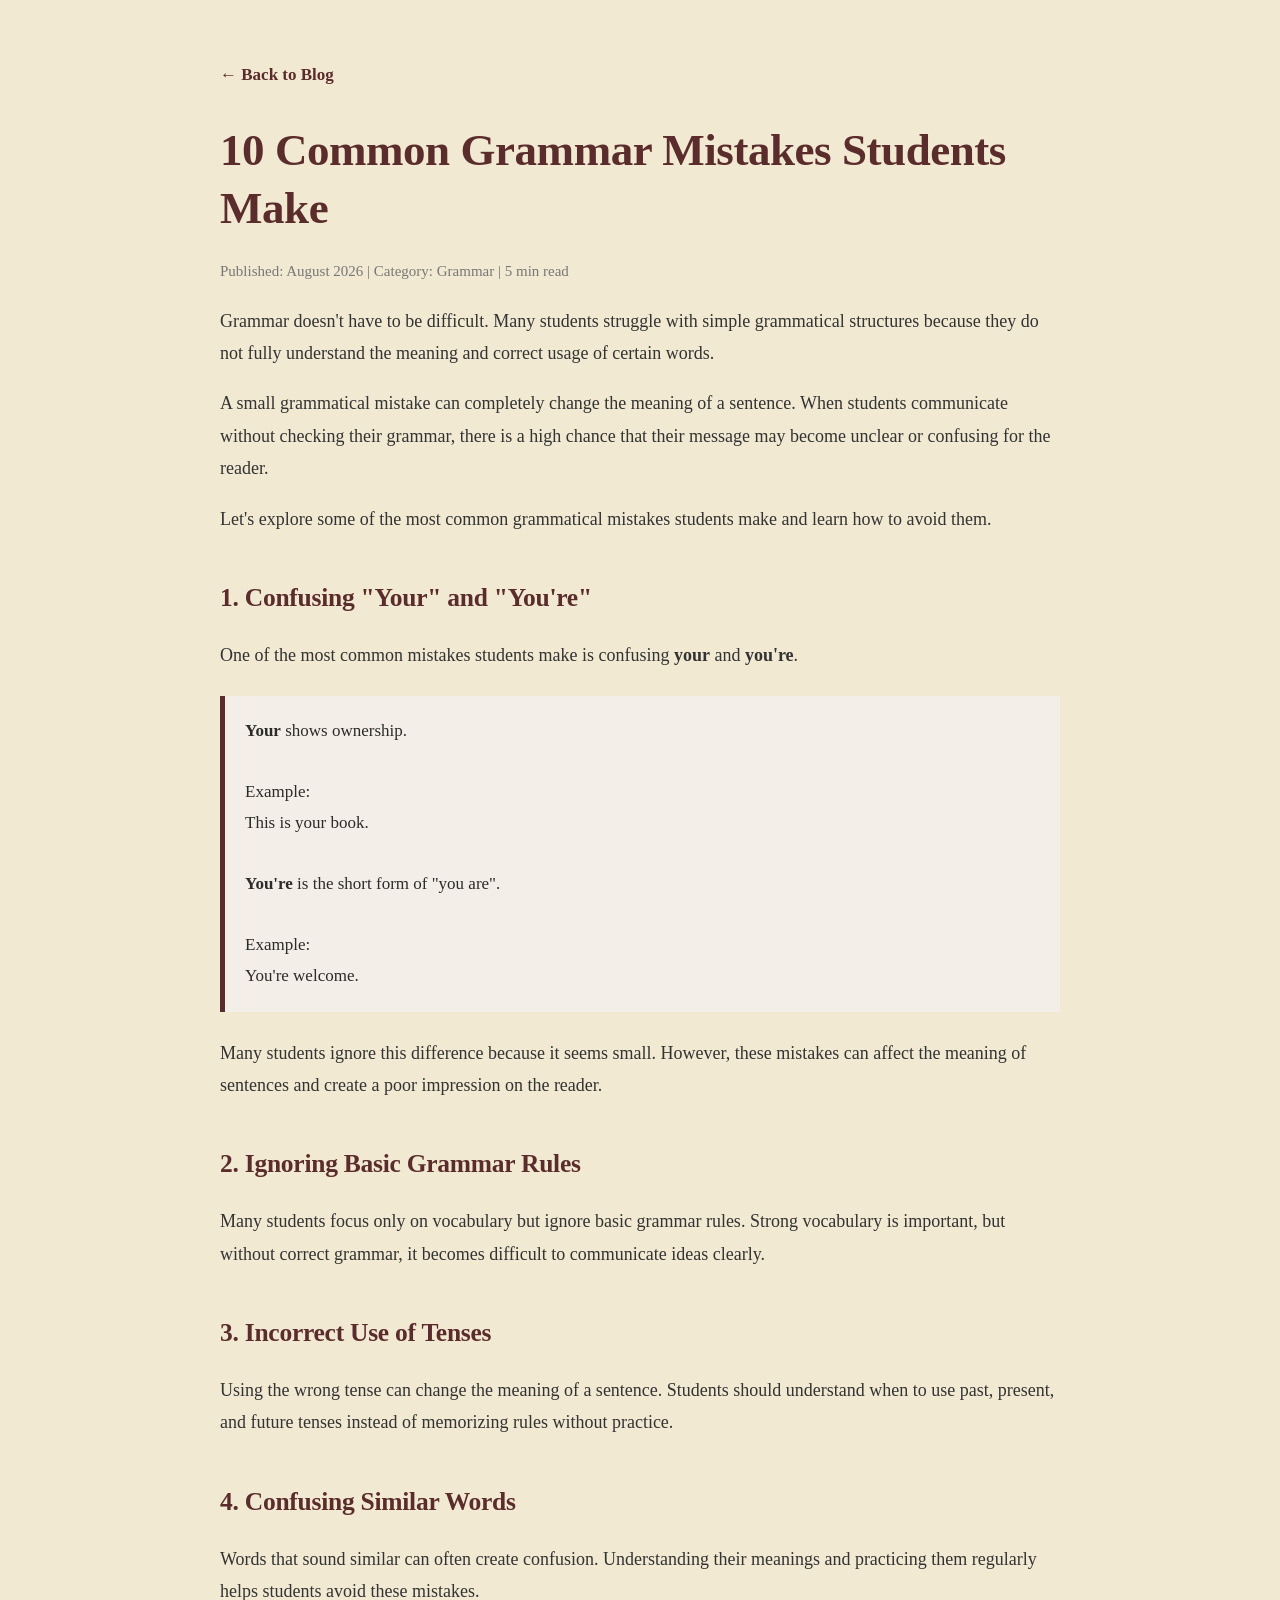
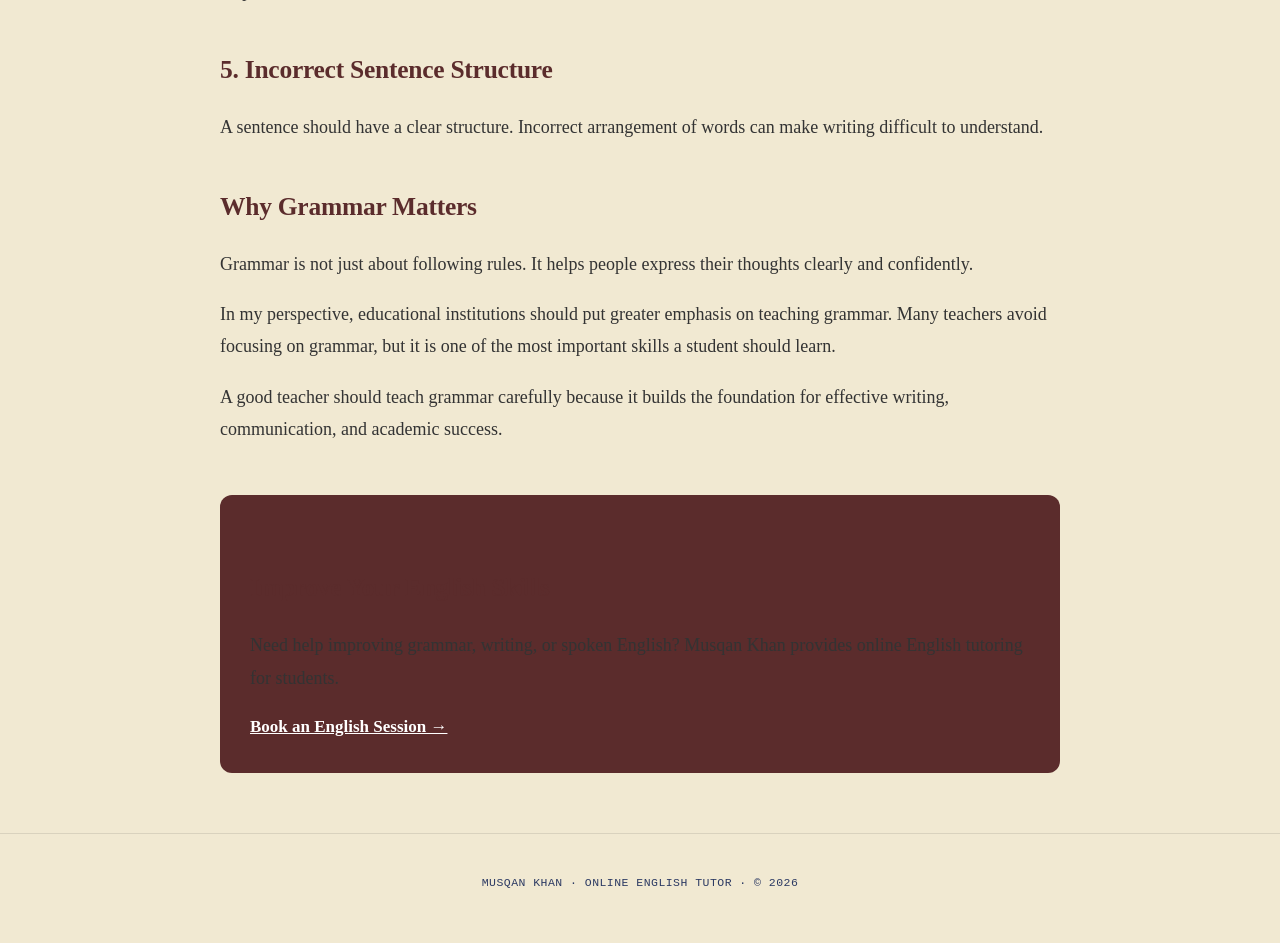
==== blogs/grammar_mistake.html @ 74e75a30 "Add files via upload" ====
<!DOCTYPE html>
<html lang="en">

<head>

<meta charset="UTF-8">
<meta name="viewport" content="width=device-width, initial-scale=1.0">

<title>
10 Common Grammar Mistakes Students Make | Musqan Khan
</title>

<meta name="description" content="Learn the 10 most common grammar mistakes students make and how to avoid them. Improve your English grammar, writing, and communication skills with simple explanations.">

<meta name="keywords" content="common grammar mistakes, English grammar tips, improve English, online English tutor Islamabad, grammar lessons">

<meta name="author" content="Musqan Khan">

<meta name="robots" content="index, follow">


<link rel="stylesheet" href="../style.css">


<style>

.blog-post{

max-width:900px;
margin:30px auto;
padding:30px;
line-height:1.8;
font-family:Georgia, serif;

}


.blog-post h1{

font-size:45px;
color:#5b2c2c;
line-height:1.3;

}


.blog-meta{

color:#777;
margin:20px 0;
font-size:15px;

}


.blog-post h2{

margin-top:40px;
color:#5b2c2c;

}


.blog-post p{

font-size:18px;
color:#333;

}


.highlight{

background:#f4eee8;
padding:20px;
border-left:5px solid #5b2c2c;
margin:25px 0;

}


.back-btn{

display:inline-block;
margin-bottom:30px;
color:#5b2c2c;
text-decoration:none;
font-weight:bold;

}


.cta{

background:#5b2c2c;
color:white;
padding:30px;
border-radius:12px;
margin-top:50px;

}


.cta a{

color:white;
font-weight:bold;

}


</style>

</head>


<body>


<article class="blog-post">


<a href="index.html" class="back-btn">
← Back to Blog
</a>


<h1>
10 Common Grammar Mistakes Students Make
</h1>


<div class="blog-meta">

Published: August 2026 | 
Category: Grammar |
5 min read

</div>



<p>

Grammar doesn't have to be difficult. Many students struggle with
simple grammatical structures because they do not fully understand
the meaning and correct usage of certain words.

</p>


<p>

A small grammatical mistake can completely change the meaning of a
sentence. When students communicate without checking their grammar,
there is a high chance that their message may become unclear or
confusing for the reader.

</p>


<p>

Let's explore some of the most common grammatical mistakes students
make and learn how to avoid them.

</p>



<h2>
1. Confusing "Your" and "You're"
</h2>


<p>

One of the most common mistakes students make is confusing
<strong>your</strong> and <strong>you're</strong>.

</p>


<div class="highlight">

<strong>Your</strong> shows ownership.

<br><br>

Example:

<br>

This is your book.

<br><br>

<strong>You're</strong> is the short form of "you are".

<br><br>

Example:

<br>

You're welcome.

</div>


<p>

Many students ignore this difference because it seems small.
However, these mistakes can affect the meaning of sentences and
create a poor impression on the reader.

</p>



<h2>
2. Ignoring Basic Grammar Rules
</h2>


<p>

Many students focus only on vocabulary but ignore basic grammar
rules. Strong vocabulary is important, but without correct grammar,
it becomes difficult to communicate ideas clearly.

</p>



<h2>
3. Incorrect Use of Tenses
</h2>


<p>

Using the wrong tense can change the meaning of a sentence.
Students should understand when to use past, present, and future
tenses instead of memorizing rules without practice.

</p>



<h2>
4. Confusing Similar Words
</h2>


<p>

Words that sound similar can often create confusion. Understanding
their meanings and practicing them regularly helps students avoid
these mistakes.

</p>



<h2>
5. Incorrect Sentence Structure
</h2>


<p>

A sentence should have a clear structure. Incorrect arrangement of
words can make writing difficult to understand.

</p>



<h2>
Why Grammar Matters
</h2>


<p>

Grammar is not just about following rules. It helps people express
their thoughts clearly and confidently.

</p>


<p>

In my perspective, educational institutions should put greater
emphasis on teaching grammar. Many teachers avoid focusing on
grammar, but it is one of the most important skills a student should
learn.

</p>


<p>

A good teacher should teach grammar carefully because it builds the
foundation for effective writing, communication, and academic
success.

</p>



<div class="cta">

<h2>
Improve Your English Skills
</h2>


<p>

Need help improving grammar, writing, or spoken English?

Musqan Khan provides online English tutoring for students.

</p>


<a href="../index.html#contact">
Book an English Session →
</a>


</div>



</article>


<footer>

<p>
Musqan Khan · Online English Tutor · © 2026
</p>

</footer>


</body>

</html>
---- style.css ----
:root{
    --ink:#1c2541;
    --ink-soft:#2c3a63;
    --parchment:#f1e9d2;
    --parchment-dark:#e6dcbf;
    --oxblood:#7a2e2e;
    --oxblood-soft:#9a4444;
    --sage:#4f6f52;
    --gold:#b08d57;
    --charcoal:#2b2b28;
    --paper-line:rgba(43,43,40,0.12);
    --shadow:0 18px 40px -20px rgba(28,37,65,0.35);
    --radius:2px;
  }

  *{box-sizing:border-box;}
  html{scroll-behavior:smooth;}
  @media (prefers-reduced-motion: reduce){
    html{scroll-behavior:auto;}
    *{animation-duration:0.001ms !important; animation-iteration-count:1 !important; transition-duration:0.001ms !important;}
  }

  body{
    margin:0;
    background:var(--parchment);
    color:var(--charcoal);
    font-family:'Source Serif 4', serif;
    font-size:17px;
    line-height:1.65;
    -webkit-font-smoothing:antialiased;
  }

  h1,h2,h3,.display{
    font-family:'Fraunces', serif;
    font-weight:600;
    color:var(--ink);
    margin:0;
    letter-spacing:-0.01em;
  }

  .eyebrow{
    font-family:'IBM Plex Mono', monospace;
    font-size:12.5px;
    letter-spacing:0.14em;
    text-transform:uppercase;
    color:var(--oxblood);
  }

  a{color:inherit;}
  img{max-width:100%; display:block;}

  .fill{
    border-bottom:1.5px dashed rgba(122,46,46,0.55);
    color:var(--oxblood-soft);
    font-style:italic;
    cursor:help;
    padding-bottom:1px;
  }

  :focus-visible{
    outline:2.5px solid var(--oxblood);
    outline-offset:3px;
  }

  .wrap{
    max-width:1180px;
    margin:0 auto;
    padding:0 32px;
  }

  section{position:relative;}

  /* ---------- texture ---------- */
  .paper-texture{
    background-image:
      radial-gradient(rgba(43,43,40,0.035) 1px, transparent 1px);
    background-size:3px 3px;
  }

  /* ---------- NAV ---------- */
  header.site-nav{
    position:sticky;
    top:0;
    z-index:100;
    background:rgba(241,233,210,0.9);
    backdrop-filter:blur(8px);
    border-bottom:1px solid var(--paper-line);
  }
  .nav-inner{
    display:flex;
    align-items:center;
    justify-content:space-between;
    padding:16px 32px;
    max-width:1180px;
    margin:0 auto;
  }
  .brand{
    display:flex;
    align-items:center;
    gap:12px;
    text-decoration:none;
  }
  .brand-mark{
    width:38px; height:38px;
    border-radius:50%;
    border:1.5px solid var(--ink);
    display:flex; align-items:center; justify-content:center;
    font-family:'Fraunces', serif;
    font-weight:600;
    font-size:15px;
    color:var(--ink);
    flex-shrink:0;
  }
  .brand-name{
    font-family:'Fraunces', serif;
    font-weight:600;
    font-size:17px;
    color:var(--ink);
  }
  .brand-sub{
    font-family:'IBM Plex Mono', monospace;
    font-size:10.5px;
    letter-spacing:0.08em;
    color:var(--oxblood);
    text-transform:uppercase;
  }
  nav.links{
    display:flex;
    gap:30px;
    list-style:none;
    margin:0; padding:0;
    font-family:'IBM Plex Mono', monospace;
    font-size:12.5px;
    letter-spacing:0.05em;
    text-transform:uppercase;
  }
  nav.links a{
    text-decoration:none;
    color:var(--ink-soft);
    position:relative;
    padding-bottom:3px;
  }
  nav.links a::after{
    content:"";
    position:absolute; left:0; bottom:0;
    width:0; height:1.5px;
    background:var(--oxblood);
    transition:width .25s ease;
  }
  nav.links a:hover::after{width:100%;}
  .nav-cta{
    font-family:'IBM Plex Mono', monospace;
    font-size:12px;
    letter-spacing:0.05em;
    text-transform:uppercase;
    background:var(--ink);
    color:var(--parchment);
    padding:10px 18px;
    text-decoration:none;
    border-radius:var(--radius);
    white-space:nowrap;
  }
  .nav-cta:hover{background:var(--oxblood);}
  .hamburger{display:none; background:none; border:none; cursor:pointer; padding:8px;}
  .hamburger span{display:block; width:24px; height:2px; background:var(--ink); margin:5px 0;}

  /* ---------- HERO ---------- */
  .hero{
    padding:70px 0 90px;
    overflow:hidden;
  }
  .book-spread{
    display:grid;
    grid-template-columns:0.85fr 1.15fr;
    background:#fffdf6;
    box-shadow:var(--shadow);
    border-radius:var(--radius);
    position:relative;
    min-height:520px;
  }
  .book-spread::before{
    content:"";
    position:absolute;
    left:calc(0.85fr - 1px);
    top:0; bottom:0;
    width:34px;
    left:0; right:0;
    pointer-events:none;
  }
  .spine-shadow{
    position:absolute;
    top:0; bottom:0;
    left:41.9%;
    width:64px;
    background:linear-gradient(90deg,
      rgba(0,0,0,0) 0%,
      rgba(0,0,0,0.10) 40%,
      rgba(0,0,0,0.16) 50%,
      rgba(0,0,0,0.10) 60%,
      rgba(0,0,0,0) 100%);
    pointer-events:none;
  }
  .catalog-card{
    padding:52px 40px;
    border-right:1px solid var(--paper-line);
    display:flex;
    flex-direction:column;
    justify-content:space-between;
    background:
      repeating-linear-gradient(#fffdf6 0 27px, rgba(122,46,46,0.10) 27px 28px);
    background-position:0 90px;
  }
  .catalog-top .eyebrow{margin-bottom:8px; display:block;}
  .catalog-number{
    font-family:'IBM Plex Mono', monospace;
    font-size:12px;
    color:var(--ink-soft);
    opacity:0.7;
    margin-bottom:26px;
  }
  .catalog-name{
    font-size:clamp(28px,3.4vw,36px);
    line-height:1.1;
    margin-bottom:10px;
  }
  .catalog-role{
    font-family:'Source Serif 4', serif;
    font-style:italic;
    color:var(--oxblood);
    font-size:16px;
    margin-bottom:24px;
  }
  .catalog-meta{
    display:flex;
    flex-direction:column;
    gap:9px;
    font-family:'IBM Plex Mono', monospace;
    font-size:12.5px;
    color:var(--ink-soft);
    margin-bottom:8px;
  }
  .catalog-meta span.label{color:var(--oxblood); margin-right:6px;}
  .stamp{
    align-self:flex-start;
    margin-top:26px;
    border:2px solid var(--sage);
    color:var(--sage);
    font-family:'IBM Plex Mono', monospace;
    font-size:11px;
    text-transform:uppercase;
    letter-spacing:0.1em;
    padding:7px 14px;
    border-radius:50%/50%;
    transform:rotate(-7deg);
    opacity:0.85;
  }
  .hero-page{
    padding:60px 52px;
    display:flex;
    flex-direction:column;
    justify-content:center;
    background:#fffdf6;
  }
  .hero-page h1{
    font-size:clamp(34px,4.6vw,54px);
    line-height:1.08;
    margin-bottom:22px;
  }
  .hero-page h1 em{
    font-style:italic;
    color:var(--oxblood);
    font-weight:500;
  }
  .hero-lede{
    font-size:17.5px;
    color:var(--ink-soft);
    max-width:46ch;
    margin-bottom:34px;
  }
  .hero-actions{
    display:flex;
    gap:16px;
    flex-wrap:wrap;
  }
  .btn{
    font-family:'IBM Plex Mono', monospace;
    font-size:12.5px;
    letter-spacing:0.06em;
    text-transform:uppercase;
    text-decoration:none;
    padding:14px 26px;
    border-radius:var(--radius);
    display:inline-block;
    transition:transform .2s ease, background .2s ease, color .2s ease;
  }
  .btn-primary{background:var(--oxblood); color:#fff9ee;}
  .btn-primary:hover{background:var(--ink); transform:translateY(-2px);}
  .btn-ghost{border:1.5px solid var(--ink); color:var(--ink);}
  .btn-ghost:hover{background:var(--ink); color:var(--parchment); transform:translateY(-2px);}
  .hero-foot{
    margin-top:44px;
    display:flex;
    gap:30px;
    font-family:'IBM Plex Mono', monospace;
    font-size:11.5px;
    color:var(--ink-soft);
    text-transform:uppercase;
    letter-spacing:0.06em;
    border-top:1px solid var(--paper-line);
    padding-top:18px;
  }

  @media (max-width:820px){
    .book-spread{grid-template-columns:1fr;}
    .catalog-card{border-right:none; border-bottom:1px solid var(--paper-line);}
    .spine-shadow{display:none;}
    .hero-page{padding:44px 30px;}
    .catalog-card{padding:40px 30px;}
  }

  /* ---------- SECTION HEADERS ---------- */
  .chapter-head{
    display:flex;
    align-items:baseline;
    gap:18px;
    margin-bottom:46px;
  }
  .chapter-num{
    font-family:'IBM Plex Mono', monospace;
    font-size:13px;
    color:var(--oxblood);
    border:1px solid var(--oxblood);
    padding:4px 9px;
    letter-spacing:0.05em;
  }
  .chapter-title{
    font-size:clamp(26px,3vw,34px);
  }
  .chapter-title span{
    display:block;
    font-family:'IBM Plex Mono', monospace;
    font-size:11.5px;
    letter-spacing:0.14em;
    text-transform:uppercase;
    color:var(--sage);
    margin-bottom:6px;
    font-weight:500;
  }

  section.block{padding:100px 0;}
  section.block.line-top{border-top:1px solid var(--paper-line);}

  /* ---------- ABOUT ---------- */
  .about-grid{
    display:grid;
    grid-template-columns:0.42fr 0.58fr;
    gap:64px;
    align-items:start;
  }
  .portrait-frame{
    background:var(--ink);
    aspect-ratio:3/4;
    border-radius:var(--radius);
    position:relative;
    overflow:hidden;
    box-shadow:var(--shadow);
  }
  .portrait-frame .fill-photo{
    position:absolute; inset:0;
    display:flex; align-items:center; justify-content:center;
    color:rgba(241,233,210,0.55);
    font-family:'IBM Plex Mono', monospace;
    font-size:12px;
    text-align:center;
    padding:20px;
    text-transform:uppercase;
    letter-spacing:0.08em;
  }
  .portrait-frame::after{
    content:"";
    position:absolute; inset:0;
    border:14px solid rgba(241,233,210,0.06);
  }
  .about-copy p{
    margin:0 0 20px;
    color:var(--charcoal);
  }
  .about-copy p:first-of-type::first-letter{
    font-family:'Fraunces', serif;
    font-size:64px;
    font-weight:600;
    color:var(--oxblood);
    float:left;
    line-height:0.8;
    margin:8px 8px 0 0;
  }
  .pull-quote{
    font-family:'Fraunces', serif;
    font-style:italic;
    font-size:22px;
    color:var(--ink);
    border-left:3px solid var(--gold);
    padding-left:22px;
    margin:34px 0;
  }

  @media (max-width:820px){
    .about-grid{grid-template-columns:1fr; gap:40px;}
    .portrait-frame{max-width:280px;}
  }

  /* ---------- SUBJECTS / BOOKSHELF ---------- */
  .shelf-wrap{
    background:var(--ink);
    border-radius:var(--radius);
    padding:56px 44px 0;
    box-shadow:var(--shadow);
    overflow:visible;
  }
  .shelf-intro{
    color:var(--parchment);
    max-width:56ch;
    margin-bottom:44px;
  }
  .shelf-intro .eyebrow{color:var(--gold);}
  .shelf-intro h3{color:var(--parchment); font-size:24px; margin-top:8px;}
  .shelf-intro p{color:rgba(241,233,210,0.75); margin-top:12px;}

  .bookshelf{
    display:flex;
    align-items:flex-end;
    gap:6px;
    padding:0 6px;
    overflow-x:auto;
    overflow-y:visible;
    scrollbar-width:thin;
  }
  .book-spine{
    flex:1 0 84px;
    min-width:84px;
    height:270px;
    border-radius:4px 4px 0 0;
    position:relative;
    cursor:pointer;
    transition:transform .35s cubic-bezier(.2,.8,.2,1), height .35s ease;
    display:flex;
    align-items:flex-start;
    justify-content:center;
    padding-top:22px;
    box-shadow:inset -6px 0 10px -6px rgba(0,0,0,0.35), inset 4px 0 6px -4px rgba(255,255,255,0.15);
  }
  .book-spine:hover, .book-spine:focus-visible{
    transform:translateY(-26px) rotate(-1.5deg);
    height:284px;
  }
  .book-spine .title{
    writing-mode:vertical-rl;
    transform:rotate(180deg);
    font-family:'Fraunces', serif;
    font-weight:600;
    font-size:14px;
    color:rgba(255,255,255,0.92);
    letter-spacing:0.02em;
    max-height:230px;
  }
  .book-panel{
    background:#fffdf6;
    border-radius:var(--radius);
    padding:0;
    max-height:0;
    opacity:0;
    overflow:hidden;
    transition:max-height .4s ease, opacity .3s ease, padding .4s ease;
    margin-top:0;
  }
  .book-panel.open{
    max-height:220px;
    opacity:1;
    padding:30px 34px;
    margin-top:28px;
  }
  .book-panel h4{
    font-family:'Fraunces', serif;
    color:var(--ink);
    font-size:19px;
    margin:0 0 10px;
  }
  .book-panel p{margin:0; color:var(--charcoal); font-size:15.5px;}
  .shelf-base{
    height:18px;
    background:linear-gradient(180deg, var(--gold) 0%, #8a6c3f 100%);
    margin-top:0;
    border-radius:0 0 3px 3px;
  }
  .shelf-panel-wrap{padding:0 6px 44px;}
  .shelf-hint{
    color:rgba(241,233,210,0.55);
    font-family:'IBM Plex Mono', monospace;
    font-size:11px;
    text-transform:uppercase;
    letter-spacing:0.08em;
    padding:14px 6px 0;
  }

  /* ---------- CREDENTIALS ---------- */
  .ledger{
    display:flex;
    flex-direction:column;
  }
  .ledger-row{
    display:grid;
    grid-template-columns:120px 1fr;
    gap:24px;
    padding:22px 0;
    border-bottom:1px solid var(--paper-line);
    align-items:baseline;
  }
  .ledger-row:first-child{border-top:1px solid var(--paper-line);}
  .ledger-tag{
    font-family:'IBM Plex Mono', monospace;
    font-size:12px;
    color:var(--oxblood);
    text-transform:uppercase;
    letter-spacing:0.06em;
  }
  .ledger-row h4{
    font-family:'Fraunces', serif;
    font-size:19px;
    color:var(--ink);
    margin:0 0 4px;
    font-weight:600;
  }
  .ledger-row p{margin:0; color:var(--ink-soft); font-size:15px;}

  @media (max-width:640px){
    .ledger-row{grid-template-columns:1fr;}
  }

  /* ---------- READING LIST ---------- */
  .reading-row{
    display:flex;
    gap:26px;
    overflow-x:auto;
    padding:10px 4px 30px;
  }
  .book-card{
    flex:0 0 148px;
    background:linear-gradient(160deg, var(--card-a,#4f6f52), var(--card-b,#39502b));
    height:212px;
    border-radius:3px 8px 8px 3px;
    box-shadow:6px 10px 18px -8px rgba(28,37,65,0.35);
    padding:20px 16px;
    display:flex;
    flex-direction:column;
    justify-content:space-between;
    transform:rotate(-2deg);
    transition:transform .25s ease;
    position:relative;
  }
  .book-card:nth-child(2n){transform:rotate(1.5deg);}
  .book-card:nth-child(3n){transform:rotate(-1deg);}
  .book-card:hover{transform:rotate(0deg) translateY(-6px);}
  .book-card::before{
    content:"";
    position:absolute; left:10px; top:12px; bottom:12px;
    width:1px; background:rgba(255,255,255,0.25);
  }
  .book-card .btitle{
    font-family:'Fraunces', serif;
    color:#fff9ee;
    font-size:16px;
    font-weight:600;
    line-height:1.2;
  }
  .book-card .bauthor{
    font-family:'IBM Plex Mono', monospace;
    color:rgba(255,249,238,0.75);
    font-size:10.5px;
    text-transform:uppercase;
    letter-spacing:0.05em;
  }
  .reading-note{
    font-family:'IBM Plex Mono', monospace;
    font-size:12px;
    color:var(--ink-soft);
    text-align:center;
    opacity:0.7;
  }

  /* ---------- TESTIMONIALS ---------- */
  .blurb-grid{
    display:grid;
    grid-template-columns:repeat(3, 1fr);
    gap:28px;
  }
  .blurb-card{
    background:#fffdf6;
    border:1px solid var(--paper-line);
    border-top:3px solid var(--gold);
    padding:32px 28px;
    box-shadow:var(--shadow);
  }
  .blurb-mark{
    font-family:'Fraunces', serif;
    font-size:44px;
    color:var(--gold);
    line-height:0.4;
    display:block;
    margin-bottom:18px;
  }
  .blurb-card p.quote{
    font-style:italic;
    color:var(--ink-soft);
    font-size:15.5px;
    margin:0 0 20px;
  }
  .blurb-who{
    font-family:'IBM Plex Mono', monospace;
    font-size:12px;
    color:var(--ink);
    text-transform:uppercase;
    letter-spacing:0.04em;
  }
  .blurb-who span{display:block; color:var(--sage); text-transform:none; font-family:'Source Serif 4', serif; font-style:italic; font-size:13.5px; margin-top:2px;}

  @media (max-width:900px){
    .blurb-grid{grid-template-columns:1fr;}
  }

  /* ---------- CSS JOURNEY ---------- */
  .oath-block{
    background:var(--ink);
    color:var(--parchment);
    padding:64px 60px;
    border-radius:var(--radius);
    box-shadow:var(--shadow);
    position:relative;
  }
  .oath-block .eyebrow{color:var(--gold);}
  .oath-block h3{
    color:#fff9ee;
    font-size:clamp(24px,2.8vw,32px);
    margin:12px 0 22px;
    max-width:26ch;
  }
  .oath-block p{
    color:rgba(241,233,210,0.8);
    max-width:62ch;
    font-size:16.5px;
  }
  .oath-marks{
    display:flex;
    gap:40px;
    margin-top:38px;
    flex-wrap:wrap;
  }
  .oath-marks div{
    font-family:'IBM Plex Mono', monospace;
  }
  .oath-marks .num{
    font-family:'Fraunces', serif;
    font-size:30px;
    color:var(--gold);
    display:block;
  }
  .oath-marks .lbl{
    font-size:11px;
    text-transform:uppercase;
    letter-spacing:0.06em;
    color:rgba(241,233,210,0.6);
  }

  @media (max-width:700px){
    .oath-block{padding:44px 30px;}
  }

  /* ---------- CONTACT ---------- */
  .checkout-card{
    display:grid;
    grid-template-columns:1fr 1fr;
    background:#fffdf6;
    box-shadow:var(--shadow);
    border-radius:var(--radius);
    overflow:hidden;
  }
  .checkout-left{
    padding:56px 48px;
    border-right:1px solid var(--paper-line);
    background:
      repeating-linear-gradient(#fffdf6 0 27px, rgba(122,46,46,0.10) 27px 28px);
  }
  .checkout-left h3{font-size:26px; margin:10px 0 16px;}
  .checkout-left p{color:var(--ink-soft); margin-bottom:26px; max-width:38ch;}
  .contact-list{list-style:none; margin:0; padding:0; display:flex; flex-direction:column; gap:16px;}
  .contact-list li{
    display:flex; gap:12px; align-items:baseline;
    font-family:'IBM Plex Mono', monospace;
    font-size:13.5px;
  }
  .contact-list .label{color:var(--oxblood); text-transform:uppercase; letter-spacing:0.06em; width:88px; flex-shrink:0;}
  .contact-list a{text-decoration:none;}
  .checkout-right{
    padding:56px 48px;
    display:flex;
    flex-direction:column;
    justify-content:center;
  }
  .field{margin-bottom:20px;}
  .field label{
    display:block;
    font-family:'IBM Plex Mono', monospace;
    font-size:11px;
    text-transform:uppercase;
    letter-spacing:0.07em;
    color:var(--ink-soft);
    margin-bottom:7px;
  }
  .field input, .field textarea{
    width:100%;
    border:none;
    border-bottom:1.5px solid var(--paper-line);
    background:transparent;
    font-family:'Source Serif 4', serif;
    font-size:15.5px;
    padding:8px 2px;
    color:var(--charcoal);
  }
  .field input:focus, .field textarea:focus{
    outline:none;
    border-bottom-color:var(--oxblood);
  }
  .field textarea{resize:vertical; min-height:80px;}
  .due-stamp{
    align-self:flex-start;
    margin-top:8px;
    border:2px solid var(--oxblood);
    color:var(--oxblood);
    font-family:'IBM Plex Mono', monospace;
    font-size:10.5px;
    text-transform:uppercase;
    letter-spacing:0.08em;
    padding:6px 12px;
    transform:rotate(-4deg);
    opacity:0.8;
    width:fit-content;
  }

  @media (max-width:820px){
    .checkout-card{grid-template-columns:1fr;}
    .checkout-left, .checkout-right{padding:40px 30px;}
    .checkout-left{border-right:none; border-bottom:1px solid var(--paper-line);}
  }

  /* ---------- FOOTER ---------- */
  footer{
    padding:40px 0 50px;
    text-align:center;
    border-top:1px solid var(--paper-line);
  }
  footer p{
    font-family:'IBM Plex Mono', monospace;
    font-size:11.5px;
    color:var(--ink-soft);
    letter-spacing:0.04em;
    text-transform:uppercase;
    margin:0;
  }

  /* ---------- reveal on scroll ---------- */
  .reveal{
    opacity:0;
    transform:translateY(22px);
    transition:opacity .7s ease, transform .7s ease;
  }
  .reveal.in{opacity:1; transform:translateY(0);}

  /* ---------- mobile nav ---------- */
  @media (max-width:900px){
    nav.links{
      position:fixed;
      top:71px; left:0; right:0;
      background:var(--parchment);
      flex-direction:column;
      gap:0;
      padding:10px 0;
      border-bottom:1px solid var(--paper-line);
      transform:translateY(-130%);
      transition:transform .3s ease;
      z-index:99;
    }
    nav.links.open{transform:translateY(0);}
    nav.links a{padding:14px 32px; width:100%;}
    .nav-cta{display:none;}
    .hamburger{display:block;}
  }
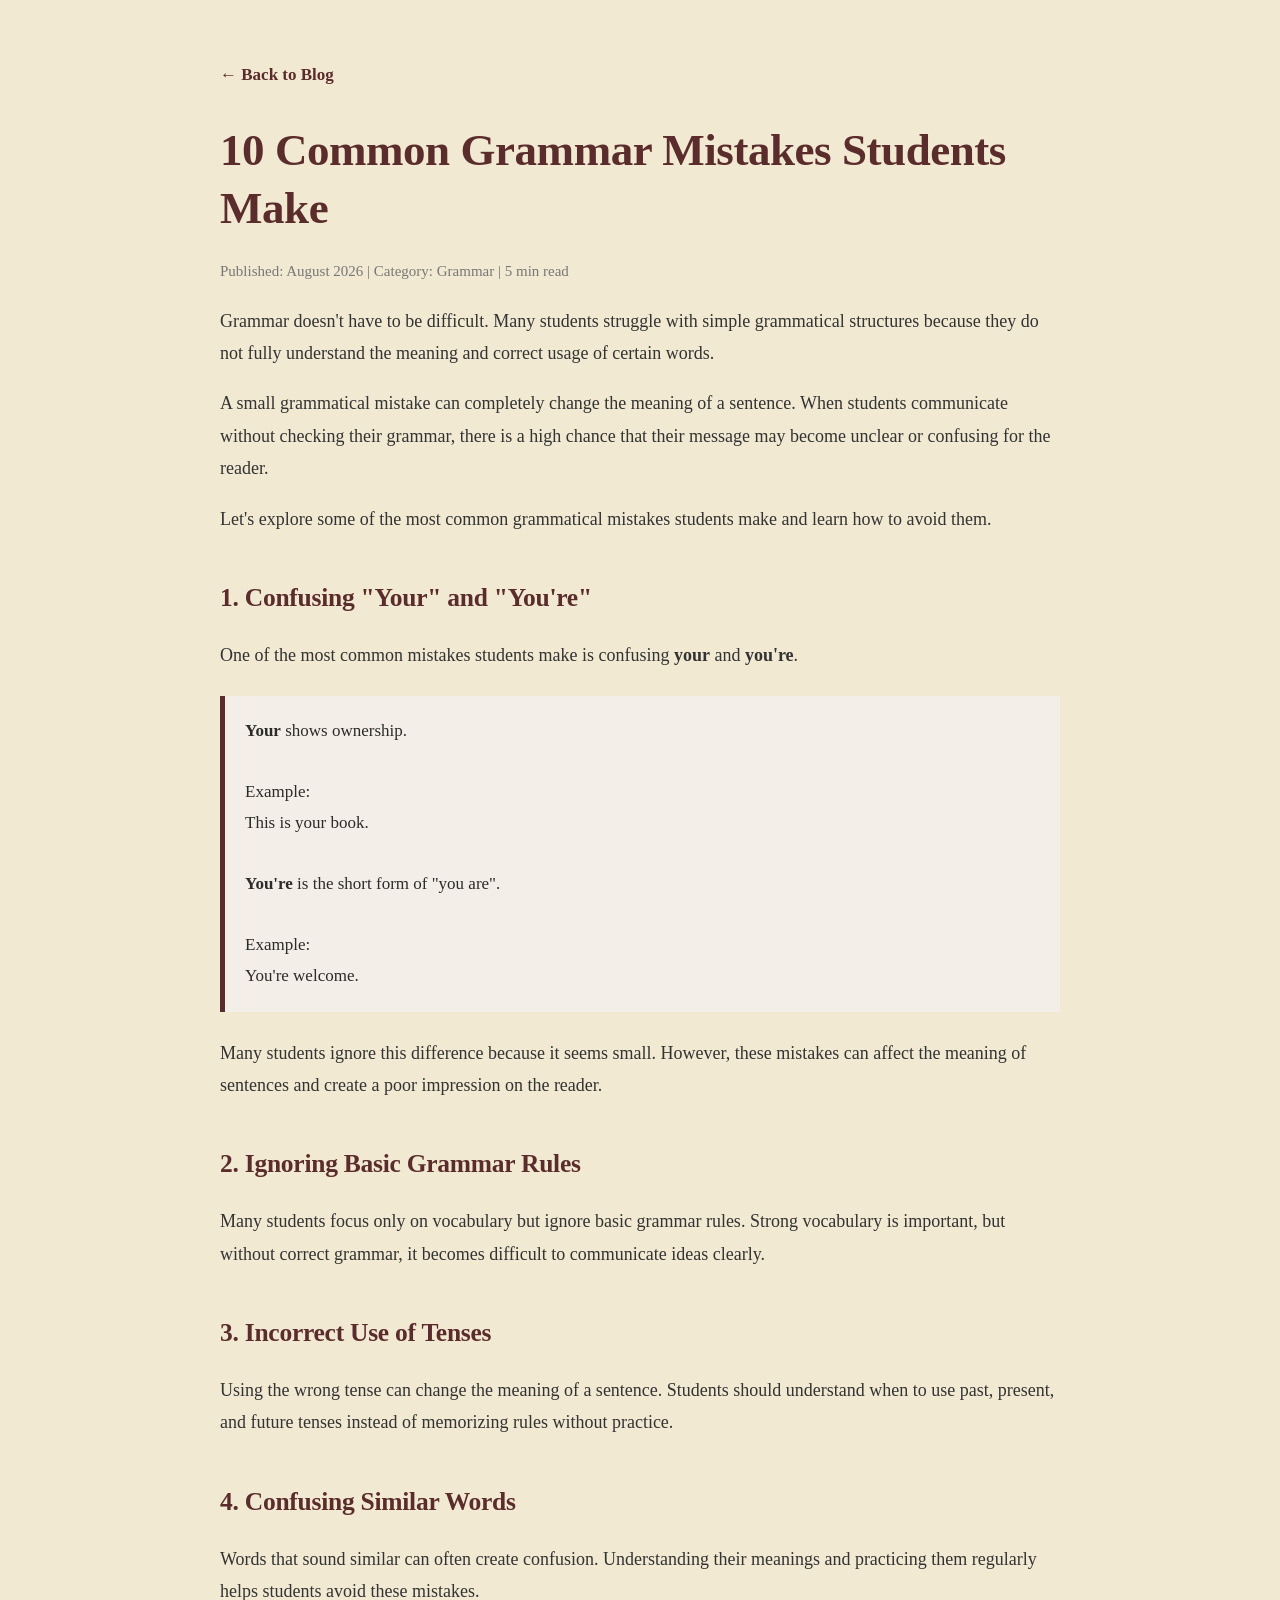
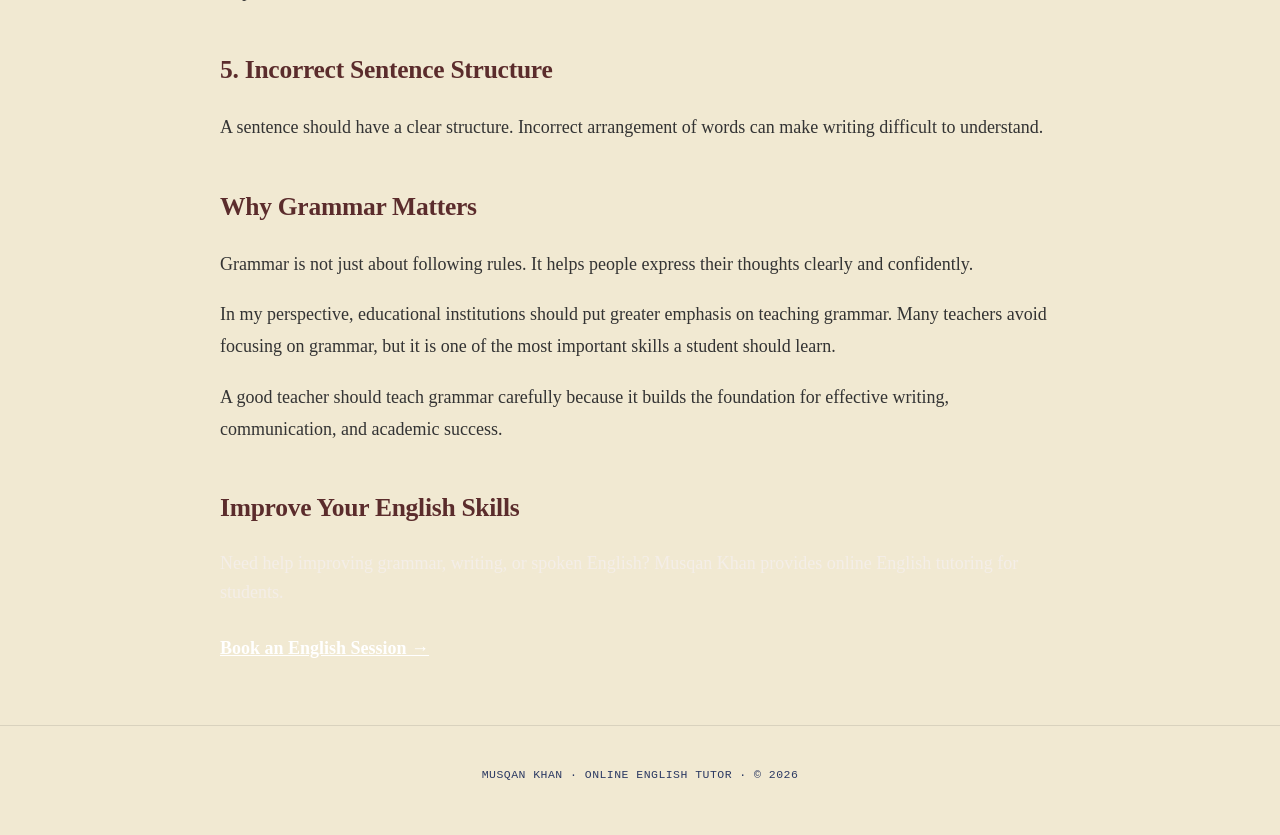
==== commit eb2fc3fa: "Fix HTML formatting and improve styling" ====
--- a/blogs/grammar_mistake.html
+++ b/blogs/grammar_mistake.html
@@ -90,22 +90,23 @@
 }
 
 
-.cta{
-
-background:#5b2c2c;
-color:white;
-padding:30px;
-border-radius:12px;
-margin-top:50px;
-
-}
-
-
-.cta a{
-
-color:white;
-font-weight:bold;
-
+.cta p {
+  color: #f4eee8;
+  font-size: 18px;
+  margin-bottom: 25px;
+  line-height: 1.6;
+}
+
+/* Fix link styling inside the CTA */
+.cta a {
+  color: #ffffff;
+  font-weight: bold;
+  text-decoration: underline;
+  font-size: 18px;
+}
+
+.cta a:hover {
+  opacity: 0.9;
 }
 
 
@@ -349,4 +350,4 @@
 
 </body>
 
-</html>+</html>
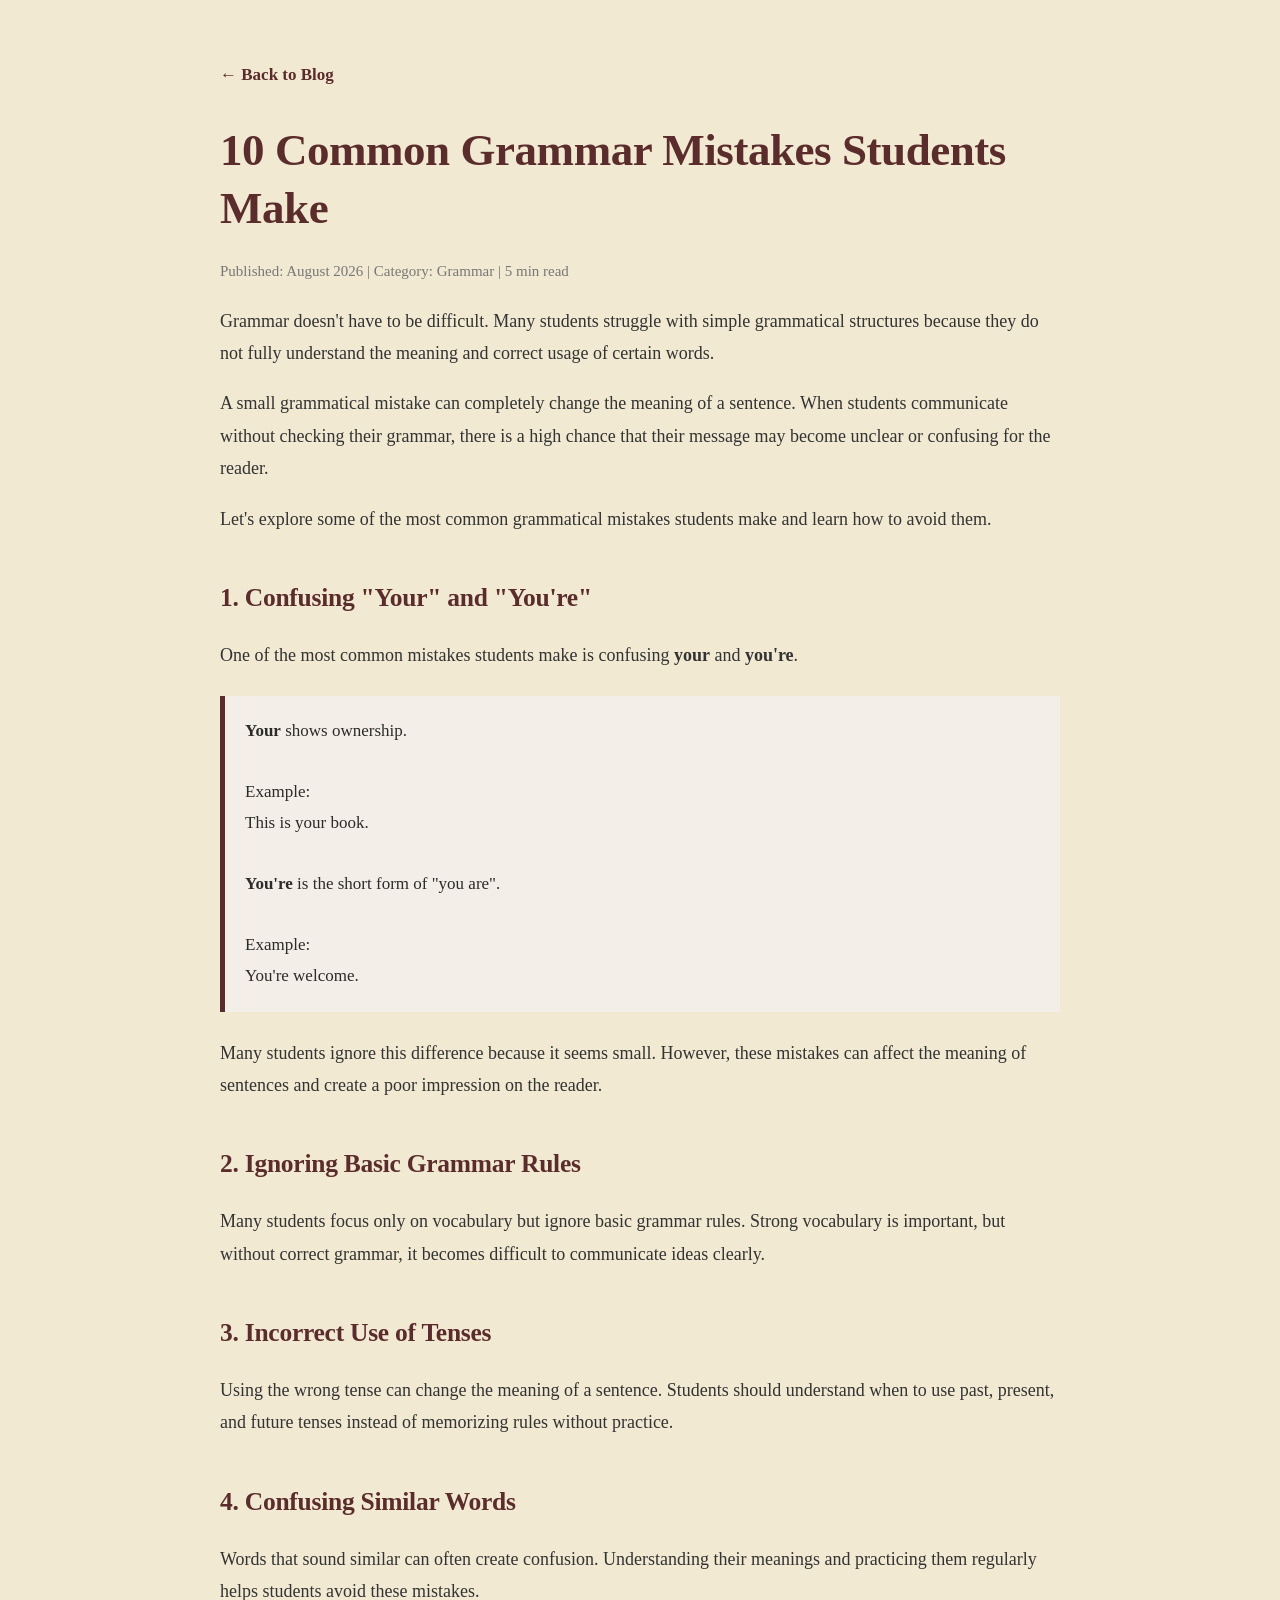
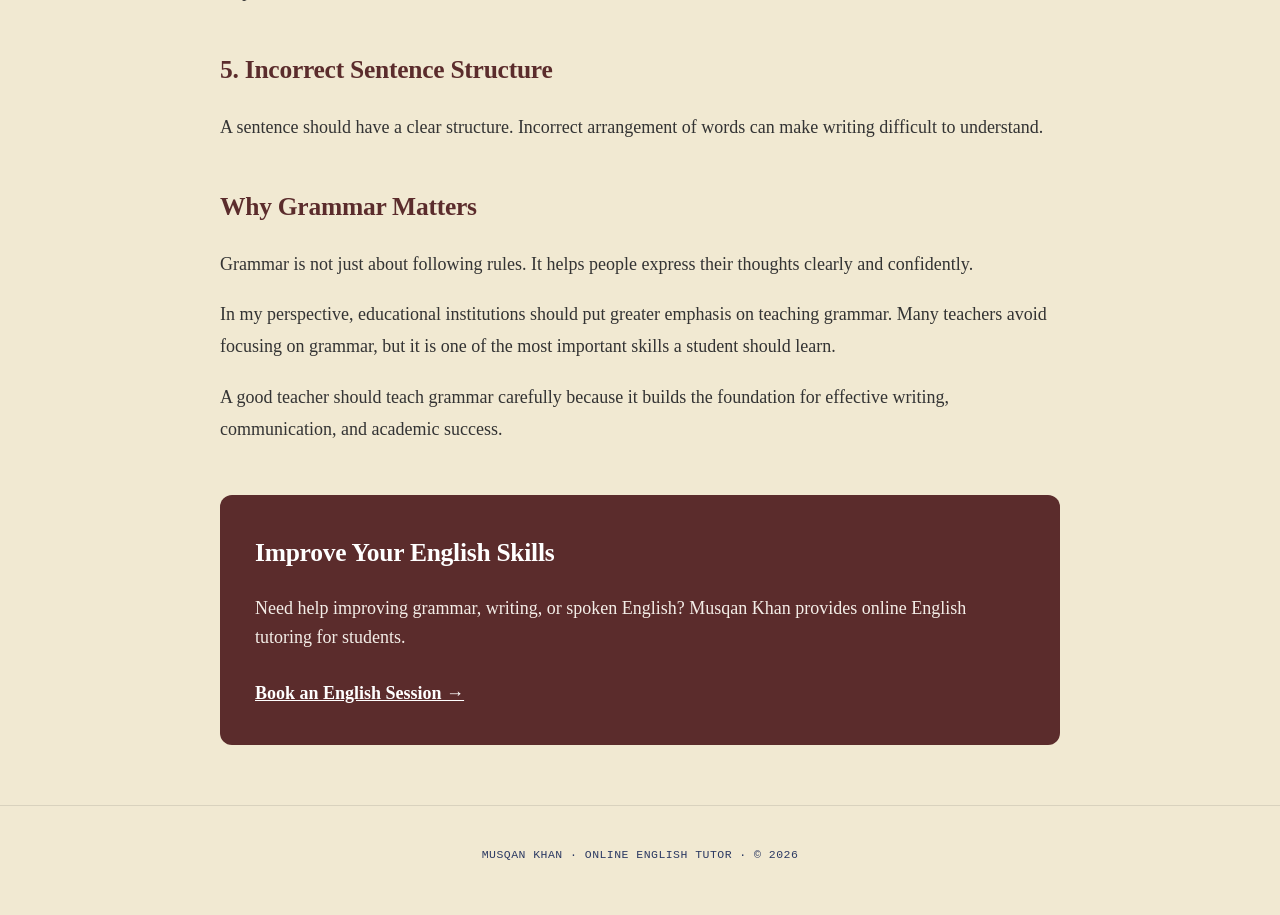
==== commit a6e0d9c8: "Fix HTML formatting and enhance styling" ====
--- a/blogs/grammar_mistake.html
+++ b/blogs/grammar_mistake.html
@@ -88,7 +88,19 @@
 font-weight:bold;
 
 }
-
+.cta {
+  background: #5b2c2c;
+  color: white;
+  padding: 35px;
+  border-radius: 12px;
+  margin-top: 50px;
+}
+
+.cta h2 {
+  color: #ffffff;
+  margin-top: 0;
+  margin-bottom: 15px;
+}
 
 .cta p {
   color: #f4eee8;
